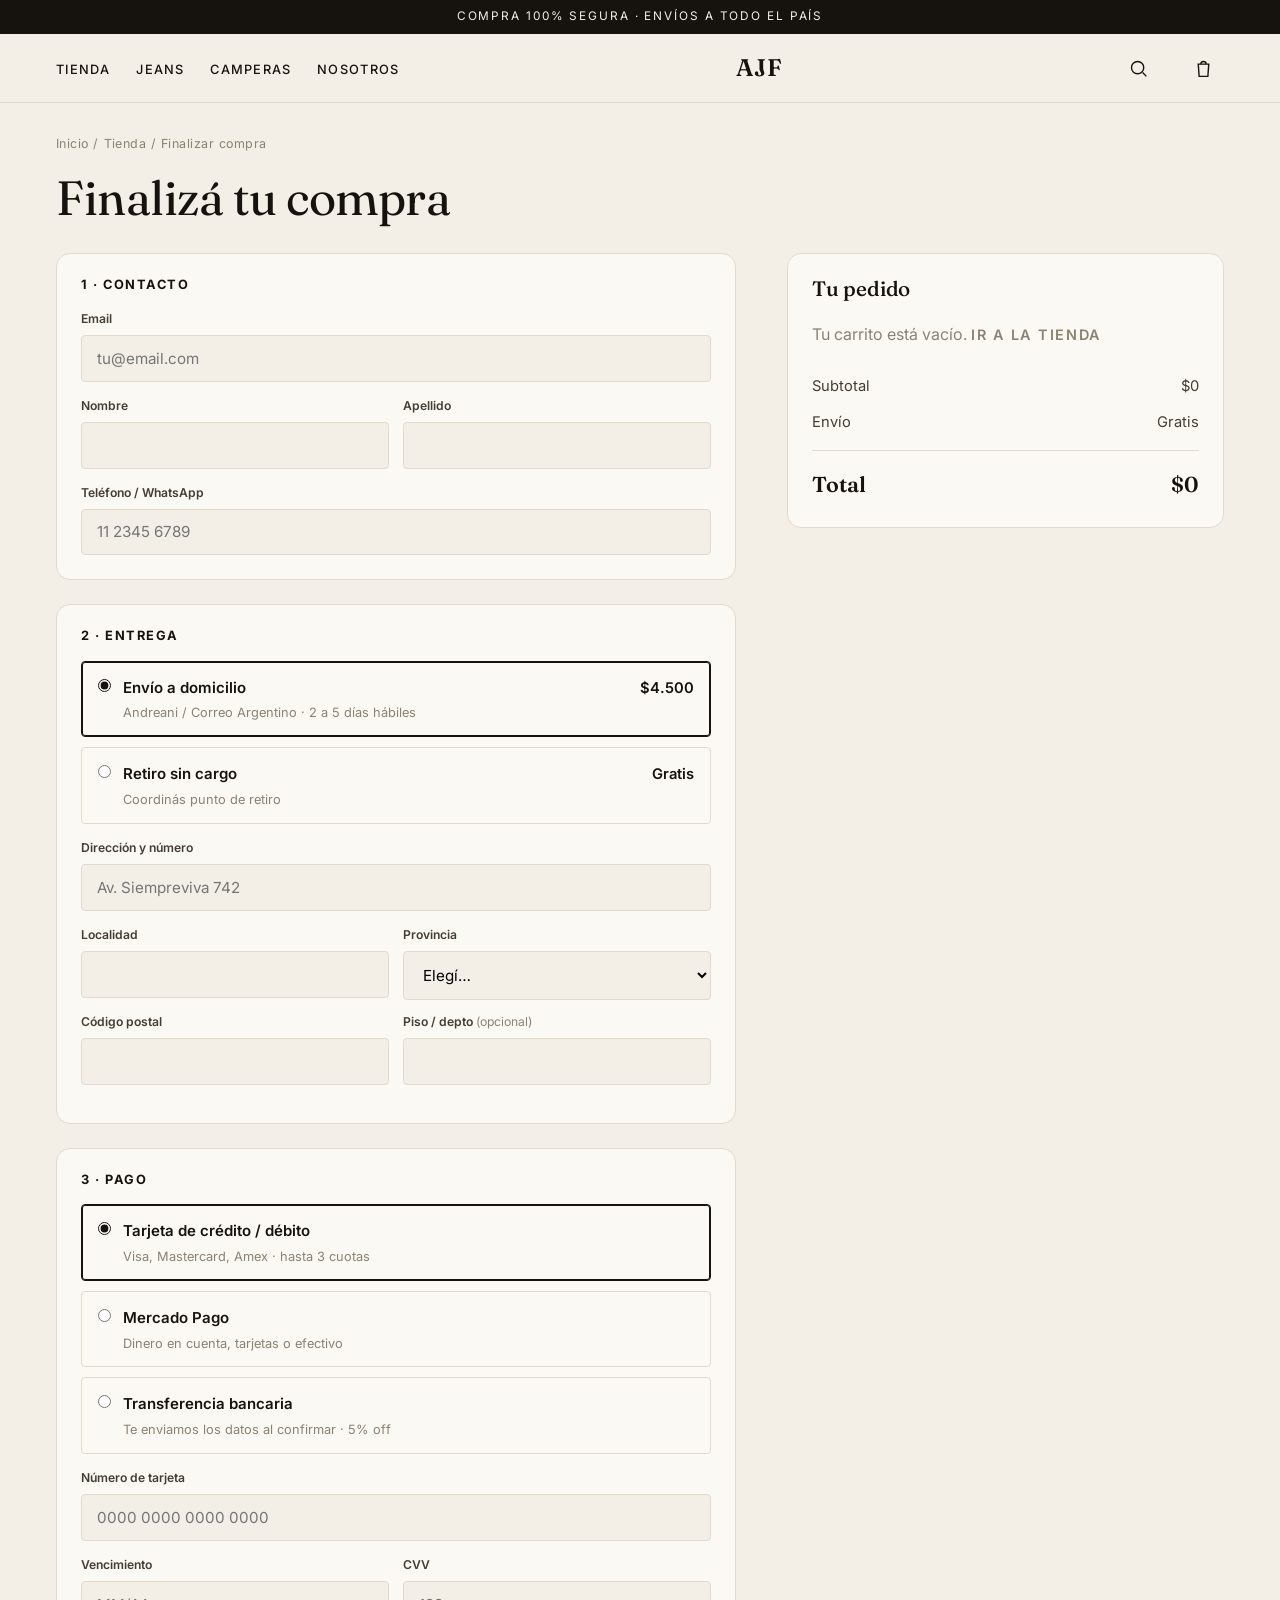
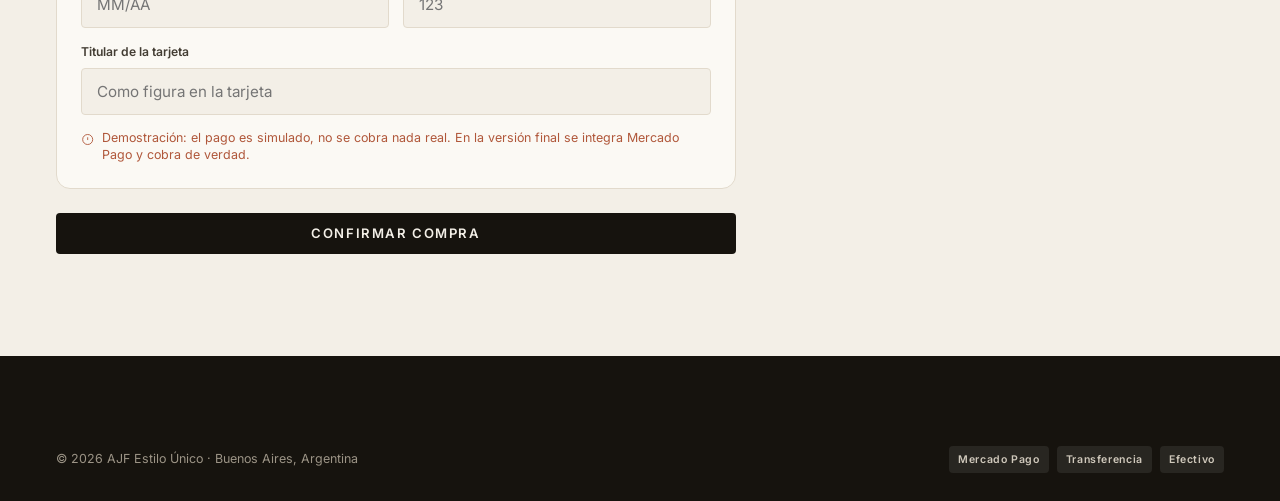
==== checkout.html @ 5eb6c8e0 "feat: tienda online AJF Estilo Único (catálogo, carrito y checkout) Co-Authored-By: Claude Opus 4.8 " ====
<!DOCTYPE html>
<html lang="es-AR">
<head>
<meta charset="UTF-8">
<meta name="viewport" content="width=device-width, initial-scale=1">
<title>Finalizar compra — AJF Estilo Único</title>
<meta name="robots" content="noindex">
<meta name="theme-color" content="#16130E">
<link rel="icon" href="data:image/svg+xml,%3Csvg xmlns='http://www.w3.org/2000/svg' viewBox='0 0 100 100'%3E%3Crect width='100' height='100' rx='22' fill='%2316130E'/%3E%3Ctext x='50' y='66' font-family='Georgia,serif' font-size='40' fill='%23F3EFE7' text-anchor='middle'%3EAJF%3C/text%3E%3C/svg%3E">
<link rel="preconnect" href="https://fonts.googleapis.com">
<link rel="preconnect" href="https://fonts.gstatic.com" crossorigin>
<link href="https://fonts.googleapis.com/css2?family=Fraunces:ital,opsz,wght@0,9..144,400;0,9..144,500;0,9..144,600;1,9..144,400;1,9..144,500&family=Inter:wght@400;500;600;700&display=swap" rel="stylesheet">
<link rel="stylesheet" href="assets/css/styles.css">
</head>
<body>

<header class="site-header solid">
  <div class="announcement">Compra 100% segura · Envíos a todo el país</div>
  <nav class="nav">
    <button id="navToggle" class="nav__toggle" aria-label="Abrir menú"><svg class="icon" viewBox="0 0 24 24"><path d="M3 6h18M3 12h18M3 18h18"/></svg></button>
    <ul class="nav__links">
      <li><a href="tienda.html">Tienda</a></li><li><a href="tienda.html?cat=jeans">Jeans</a></li>
      <li><a href="tienda.html?cat=camperas">Camperas</a></li><li><a href="index.html#nosotros">Nosotros</a></li>
    </ul>
    <a href="index.html" class="brand" aria-label="AJF Estilo Único, inicio">AJF</a>
    <div class="nav__actions">
      <button aria-label="Buscar"><svg class="icon" viewBox="0 0 24 24"><circle cx="11" cy="11" r="7"/><path d="m21 21-4.3-4.3"/></svg></button>
      <button id="cartOpen" class="cart-btn" aria-label="Carrito"><svg class="icon" viewBox="0 0 24 24"><path d="M6 7h12l-1 14H7L6 7z"/><path d="M9 7a3 3 0 0 1 6 0"/></svg><span class="cart-count" id="cartCount" style="visibility:hidden">0</span></button>
    </div>
  </nav>
</header>

<div id="mobileMenu" class="drawer" style="left:0;right:auto;transform:translateX(-100%);width:min(360px,100%);z-index:100">
  <div class="drawer__head"><span class="brand" style="font-size:1.5rem">AJF</span>
    <button id="menuClose" aria-label="Cerrar"><svg class="icon" viewBox="0 0 24 24"><path d="M6 6l12 12M18 6 6 18"/></svg></button></div>
  <div class="drawer__items" style="padding-top:18px">
    <a href="tienda.html" style="display:block;font-family:var(--font-display);font-size:1.7rem;padding:14px 0;border-bottom:1px solid var(--line)">Tienda</a>
    <a href="index.html" style="display:block;font-family:var(--font-display);font-size:1.7rem;padding:14px 0;border-bottom:1px solid var(--line)">Inicio</a>
  </div>
</div>

<main>
  <div class="container" style="padding-top:calc(var(--header-h) + 30px)">
    <p class="breadcrumb"><a href="index.html">Inicio</a> / <a href="tienda.html">Tienda</a> / Finalizar compra</p>

    <div id="checkoutLive">
      <h1 class="checkout-title">Finalizá tu compra</h1>
      <div class="checkout">
        <form class="checkout-form" id="checkoutForm" novalidate>
          <section class="cform-block">
            <h3>1 · Contacto</h3>
            <div class="field"><label for="ck-email">Email</label><input id="ck-email" type="email" placeholder="tu@email.com" required></div>
            <div class="grid2">
              <div class="field"><label for="ck-nombre">Nombre</label><input id="ck-nombre" required></div>
              <div class="field"><label for="ck-apellido">Apellido</label><input id="ck-apellido" required></div>
            </div>
            <div class="field"><label for="ck-tel">Teléfono / WhatsApp</label><input id="ck-tel" type="tel" placeholder="11 2345 6789" required></div>
          </section>

          <section class="cform-block">
            <h3>2 · Entrega</h3>
            <div class="opt-cards" id="shipOptions">
              <label class="opt-card active"><input type="radio" name="ship" value="domicilio" data-cost="4500" checked>
                <span><span class="oc-title">Envío a domicilio</span><span class="oc-sub">Andreani / Correo Argentino · 2 a 5 días hábiles</span></span><span class="oc-price">$4.500</span></label>
              <label class="opt-card"><input type="radio" name="ship" value="retiro" data-cost="0">
                <span><span class="oc-title">Retiro sin cargo</span><span class="oc-sub">Coordinás punto de retiro</span></span><span class="oc-price">Gratis</span></label>
            </div>
            <div class="collapsible open" id="shipFields"><div><div class="pad">
              <div class="field"><label for="ck-dir">Dirección y número</label><input id="ck-dir" placeholder="Av. Siempreviva 742" required></div>
              <div class="grid2">
                <div class="field"><label for="ck-loc">Localidad</label><input id="ck-loc" required></div>
                <div class="field"><label for="ck-prov">Provincia</label>
                  <select id="ck-prov" required><option value="">Elegí…</option><option>CABA</option><option>Buenos Aires</option><option>Córdoba</option><option>Santa Fe</option><option>Mendoza</option><option>Otra</option></select></div>
              </div>
              <div class="grid2">
                <div class="field"><label for="ck-cp">Código postal</label><input id="ck-cp" required></div>
                <div class="field"><label for="ck-piso">Piso / depto <span style="color:var(--muted);font-weight:400">(opcional)</span></label><input id="ck-piso"></div>
              </div>
            </div></div></div>
          </section>

          <section class="cform-block">
            <h3>3 · Pago</h3>
            <div class="opt-cards" id="payOptions">
              <label class="opt-card active"><input type="radio" name="pay" value="tarjeta" checked>
                <span><span class="oc-title">Tarjeta de crédito / débito</span><span class="oc-sub">Visa, Mastercard, Amex · hasta 3 cuotas</span></span></label>
              <label class="opt-card"><input type="radio" name="pay" value="mercadopago">
                <span><span class="oc-title">Mercado Pago</span><span class="oc-sub">Dinero en cuenta, tarjetas o efectivo</span></span></label>
              <label class="opt-card"><input type="radio" name="pay" value="transferencia">
                <span><span class="oc-title">Transferencia bancaria</span><span class="oc-sub">Te enviamos los datos al confirmar · 5% off</span></span></label>
            </div>
            <div class="collapsible open" id="cardFields"><div><div class="pad">
              <div class="field"><label for="ck-card">Número de tarjeta</label><input id="ck-card" inputmode="numeric" placeholder="0000 0000 0000 0000" maxlength="19"></div>
              <div class="grid2">
                <div class="field"><label for="ck-exp">Vencimiento</label><input id="ck-exp" placeholder="MM/AA" maxlength="5"></div>
                <div class="field"><label for="ck-cvv">CVV</label><input id="ck-cvv" inputmode="numeric" placeholder="123" maxlength="4"></div>
              </div>
              <div class="field"><label for="ck-titular">Titular de la tarjeta</label><input id="ck-titular" placeholder="Como figura en la tarjeta"></div>
            </div></div></div>
            <p class="demo-note"><svg class="icon" viewBox="0 0 24 24" style="width:16px;stroke:var(--clay)"><circle cx="12" cy="12" r="9"/><path d="M12 8v5M12 16h.01"/></svg>
              Demostración: el pago es simulado, no se cobra nada real. En la versión final se integra Mercado Pago y cobra de verdad.</p>
          </section>

          <button class="btn btn--block" type="submit">Confirmar compra</button>
        </form>

        <aside class="checkout-summary">
          <h3>Tu pedido</h3>
          <div id="checkoutItems"></div>
          <div class="sum-row"><span>Subtotal</span><span id="ckSub">$0</span></div>
          <div class="sum-row"><span>Envío</span><span id="ckShip">$4.500</span></div>
          <div class="sum-total"><span>Total</span><span id="ckTotal">$0</span></div>
        </aside>
      </div>
    </div>

    <div class="checkout-success" id="checkoutSuccess" hidden>
      <div class="ck-check"><svg viewBox="0 0 24 24"><path d="M4 12.5l5 5L20 6.5"/></svg></div>
      <h1>¡Gracias por tu compra!</h1>
      <p>Tu pedido se confirmó con éxito. Te mandamos el detalle por email.</p>
      <div class="order-id" id="orderId">Pedido #AJF-0000</div>
      <p style="margin-bottom:26px">Te vamos a contactar para coordinar la entrega.</p>
      <a href="index.html" class="btn">Volver al inicio</a>
    </div>
  </div>
</main>

<footer class="footer">
  <div class="container">
    <div class="footer__bottom" style="border:none;padding-top:0">
      <span>© <span data-year>2026</span> AJF Estilo Único · Buenos Aires, Argentina</span>
      <div class="footer__pay"><span>Mercado Pago</span><span>Transferencia</span><span>Efectivo</span></div>
    </div>
  </div>
</footer>

<div class="overlay" id="overlay"></div>
<aside class="drawer" id="cartDrawer" aria-label="Carrito de compras">
  <div class="drawer__head"><h3>Tu carrito</h3><button id="cartClose" aria-label="Cerrar"><svg class="icon" viewBox="0 0 24 24"><path d="M6 6l12 12M18 6 6 18"/></svg></button></div>
  <div class="drawer__items" id="cartItems"></div>
  <div class="drawer__foot"><div class="drawer__sub"><span>Subtotal</span><span id="cartSubtotal">$0</span></div>
    <p class="muted">Revisá tu pedido y completá los datos.</p>
    <a class="btn btn--block" href="checkout.html">Seguir comprando arriba</a></div>
</aside>

<script src="assets/js/products.js"></script>
<script src="assets/js/main.js"></script>
</body>
</html>
---- assets/css/styles.css ----
/* ============================================================
   AJ ESTILO ÚNICO — Sistema de diseño
   Editorial premium · denim/casual · hecho a mano (no plantilla)
   ============================================================ */

:root{
  /* Paleta acotada */
  --bone:#F3EFE7;        /* fondo principal, blanco hueso cálido */
  --paper:#FBF9F4;       /* superficies claras */
  --sand:#ECE5D8;        /* bloques suaves */
  --ink:#16130E;         /* near-black cálido */
  --ink-soft:#433D33;    /* texto secundario */
  --muted:#8B8273;       /* texto terciario / labels */
  --line:#E2DACC;        /* bordes */
  --denim:#2B3E5E;       /* acento (denim) */
  --denim-deep:#1D2C45;
  --clay:#B0573A;        /* detalle cálido / sale */

  --font-display:"Fraunces",Georgia,"Times New Roman",serif;
  --font-body:"Inter",system-ui,-apple-system,Segoe UI,Roboto,sans-serif;

  --r:4px; --r-lg:14px;
  --shadow:0 22px 48px -28px rgba(22,19,14,.45);
  --shadow-sm:0 8px 22px -16px rgba(22,19,14,.4);
  --ease:cubic-bezier(.22,.61,.36,1);
  --container:1280px;
  --header-h:104px;
}

*,*::before,*::after{box-sizing:border-box;margin:0;padding:0}
html{scroll-behavior:smooth;-webkit-text-size-adjust:100%}
body{
  font-family:var(--font-body);
  background:var(--bone);
  color:var(--ink);
  line-height:1.65;
  font-size:16px;
  -webkit-font-smoothing:antialiased;
  overflow-x:hidden;
}
img{display:block;max-width:100%;height:auto}
a{color:inherit;text-decoration:none}
button{font-family:inherit;cursor:pointer;border:none;background:none;color:inherit}
ul{list-style:none}
::selection{background:var(--denim);color:var(--bone)}

h1,h2,h3,h4{font-family:var(--font-display);font-weight:500;line-height:1.04;letter-spacing:-.01em}
.display{font-size:clamp(2.6rem,7vw,5.6rem);font-weight:400;line-height:.98;letter-spacing:-.025em}
.serif-italic{font-style:italic;font-weight:400}

.container{max-width:var(--container);margin-inline:auto;padding-inline:clamp(20px,5vw,56px)}
.eyebrow{font-size:.72rem;letter-spacing:.28em;text-transform:uppercase;color:var(--muted);font-weight:600}
.section{padding-block:clamp(64px,9vw,128px)}
.center{text-align:center}

/* ---------- Botones ---------- */
.btn{
  display:inline-flex;align-items:center;gap:.6em;
  background:var(--ink);color:var(--bone);
  padding:.95em 1.9em;border-radius:var(--r);
  font-size:.82rem;letter-spacing:.12em;text-transform:uppercase;font-weight:600;
  transition:transform .4s var(--ease),background .3s,letter-spacing .3s;
  will-change:transform;
}
.btn:hover{background:var(--denim-deep);letter-spacing:.18em;transform:translateY(-2px)}
.btn--ghost{background:transparent;color:var(--ink);border:1px solid var(--ink)}
.btn--ghost:hover{background:var(--ink);color:var(--bone)}
.btn--light{background:var(--bone);color:var(--ink)}
.btn--light:hover{background:#fff;color:var(--ink)}
.btn--block{display:flex;width:100%;justify-content:center}
.link-underline{position:relative;font-weight:600;font-size:.82rem;letter-spacing:.12em;text-transform:uppercase}
.link-underline::after{content:"";position:absolute;left:0;bottom:-4px;width:100%;height:1.5px;background:currentColor;transform:scaleX(0);transform-origin:left;transition:transform .4s var(--ease)}
.link-underline:hover::after{transform:scaleX(1)}

/* ---------- Header ---------- */
.announcement{background:var(--ink);color:var(--bone);text-align:center;font-size:.74rem;letter-spacing:.16em;text-transform:uppercase;padding:.62em 1em}
.announcement b{color:#fff;font-weight:700}

.site-header{position:fixed;top:0;left:0;right:0;z-index:60;transition:transform .45s var(--ease)}
.nav{display:flex;align-items:center;justify-content:space-between;gap:24px;padding:18px clamp(20px,5vw,56px);transition:background .4s,color .4s,box-shadow .4s,padding .4s}
.nav__links,.nav__actions{display:flex;align-items:center;gap:clamp(16px,2vw,30px)}
.nav__links a{font-size:.8rem;letter-spacing:.1em;text-transform:uppercase;font-weight:500;position:relative;padding-block:6px}
.nav__links a::after{content:"";position:absolute;left:0;bottom:0;height:1.5px;width:100%;background:currentColor;transform:scaleX(0);transform-origin:left;transition:transform .35s var(--ease)}
.nav__links a:hover::after,.nav__links a[aria-current="page"]::after{transform:scaleX(1)}
.brand{font-family:var(--font-display);font-size:1.5rem;font-weight:600;letter-spacing:.02em;display:flex;align-items:center;gap:.5ch;white-space:nowrap}
.brand sup{font-size:.6em;color:var(--clay)}
.nav__actions button{display:flex;align-items:center;justify-content:center;width:40px;height:40px;border-radius:50%;transition:background .3s}
.nav__actions button:hover{background:rgba(0,0,0,.07)}
.icon{width:21px;height:21px;stroke:currentColor;stroke-width:1.6;fill:none}
.cart-btn{position:relative}
.cart-count{position:absolute;top:2px;right:2px;background:var(--clay);color:#fff;font-family:var(--font-body);font-size:.62rem;font-weight:700;min-width:17px;height:17px;border-radius:9px;display:flex;align-items:center;justify-content:center;padding:0 4px;transition:transform .3s var(--ease)}
.cart-count.bump{transform:scale(1.4)}
.nav__toggle{display:none}

/* Estado: transparente sobre el hero (solo home) */
.home .site-header .nav{color:var(--bone)}
.home .site-header .brand sup{color:#fff}
/* Estado: sólido (al scrollear, y siempre en páginas internas) */
.site-header.solid .nav,.home .site-header.scrolled .nav{
  background:var(--bone);color:var(--ink);box-shadow:0 1px 0 var(--line);padding-top:14px;padding-bottom:14px
}
.home .site-header.scrolled .brand sup{color:var(--clay)}
.site-header.hide{transform:translateY(-100%)}

/* ---------- Marquee ---------- */
.marquee{background:var(--denim);color:var(--bone);overflow:hidden;padding:14px 0;border-block:1px solid var(--denim-deep)}
.marquee__track{display:flex;gap:0;width:max-content;animation:marquee 32s linear infinite}
.marquee:hover .marquee__track{animation-play-state:paused}
.marquee span{font-size:.84rem;letter-spacing:.22em;text-transform:uppercase;font-weight:500;padding-inline:28px;display:flex;align-items:center;gap:28px;white-space:nowrap}
.marquee span::after{content:"✦";color:#9db0cf}
@keyframes marquee{to{transform:translateX(-50%)}}

/* ---------- Hero ---------- */
.hero{position:relative;min-height:100svh;display:flex;align-items:flex-end;color:var(--bone);overflow:hidden}
.hero__media{position:absolute;inset:0;z-index:-1}
.hero__media img{width:100%;height:100%;object-fit:cover;animation:heroZoom 14s var(--ease) forwards}
@keyframes heroZoom{from{transform:scale(1.12)}to{transform:scale(1)}}
.hero__media::after{content:"";position:absolute;inset:0;background:linear-gradient(180deg,rgba(15,13,9,.45)0%,rgba(15,13,9,.05)32%,rgba(15,13,9,.55)100%)}
.hero__inner{width:100%;padding-bottom:clamp(76px,13vh,140px);padding-top:140px}
.hero__eyebrow{color:#e8dfce;margin-bottom:22px}
.hero h1{max-width:15ch;text-shadow:0 2px 30px rgba(0,0,0,.25)}
.hero h1 em{font-style:italic;color:#f0e6d2}
.hero__sub{max-width:46ch;margin-top:24px;font-size:1.06rem;color:#efe9dd;line-height:1.6}
.hero__cta{display:flex;gap:16px;flex-wrap:wrap;margin-top:40px}
.scroll-hint{position:absolute;bottom:22px;left:50%;transform:translateX(-50%);font-size:.66rem;letter-spacing:.25em;text-transform:uppercase;color:#efe9dd;display:flex;flex-direction:column;align-items:center;gap:8px;opacity:.85;pointer-events:none}
.scroll-hint::after{content:"";width:1px;height:42px;background:linear-gradient(var(--bone),transparent);animation:scrollLine 2s var(--ease) infinite}
@keyframes scrollLine{0%{height:0;opacity:0}40%{opacity:1}100%{height:42px;opacity:0}}

/* ---------- Encabezado de sección ---------- */
.section-head{display:flex;justify-content:space-between;align-items:flex-end;gap:24px;margin-bottom:clamp(34px,5vw,60px)}
.section-head h2{font-size:clamp(1.9rem,4vw,3rem);font-weight:400}
.section-head p{color:var(--ink-soft);max-width:42ch;margin-top:10px}
.section-head .eyebrow{display:block;margin-bottom:14px}

/* ---------- Categorías ---------- */
.cats{display:grid;grid-template-columns:repeat(3,1fr);gap:clamp(12px,1.6vw,22px)}
.cat{position:relative;overflow:hidden;border-radius:var(--r-lg);aspect-ratio:3/4;display:block}
.cat img{width:100%;height:100%;object-fit:cover;transition:transform 1s var(--ease)}
.cat:hover img{transform:scale(1.06)}
.cat::after{content:"";position:absolute;inset:0;background:linear-gradient(180deg,transparent 40%,rgba(15,13,9,.62))}
.cat__label{position:absolute;left:0;right:0;bottom:0;z-index:2;padding:26px;color:var(--bone);display:flex;align-items:center;justify-content:space-between}
.cat__label h3{font-size:1.6rem;font-weight:500}
.cat__label .arrow{width:42px;height:42px;border:1px solid rgba(255,255,255,.6);border-radius:50%;display:grid;place-items:center;transition:background .3s,transform .4s var(--ease)}
.cat:hover .arrow{background:var(--bone);color:var(--ink);transform:translateX(4px)}

/* ---------- Grilla de productos ---------- */
.products{display:grid;grid-template-columns:repeat(4,minmax(0,1fr));gap:clamp(14px,1.8vw,28px)}
.products--3{grid-template-columns:repeat(3,minmax(0,1fr))}
.card{position:relative;display:flex;flex-direction:column}
.card__media{position:relative;overflow:hidden;border-radius:var(--r-lg);aspect-ratio:4/5;background:var(--sand)}
.card__media img{width:100%;height:100%;object-fit:cover;transition:transform .9s var(--ease),opacity .5s}
.card:hover .card__media img{transform:scale(1.05)}
.card__tags{position:absolute;top:12px;left:12px;display:flex;flex-direction:column;gap:6px;z-index:2}
.tag{font-size:.64rem;letter-spacing:.12em;text-transform:uppercase;font-weight:700;padding:.45em .7em;border-radius:3px;background:var(--bone);color:var(--ink)}
.tag--new{background:var(--ink);color:var(--bone)}
.tag--sale{background:var(--clay);color:#fff}
.card__fav{position:absolute;top:10px;right:10px;z-index:2;width:38px;height:38px;border-radius:50%;background:rgba(251,249,244,.85);display:grid;place-items:center;backdrop-filter:blur(4px);transform:translateY(-6px);opacity:0;transition:.35s var(--ease)}
.card:hover .card__fav{transform:none;opacity:1}
.card__fav:hover{background:#fff}
.card__fav.active .icon{fill:var(--clay);stroke:var(--clay)}
.card__add{position:absolute;left:12px;right:12px;bottom:12px;z-index:2;transform:translateY(14px);opacity:0;transition:.4s var(--ease)}
.card:hover .card__add{transform:none;opacity:1}
.card__info{padding:16px 2px 4px;display:flex;flex-direction:column;gap:3px}
.card__row{display:flex;justify-content:space-between;align-items:baseline;gap:12px}
.card__name{font-family:var(--font-body);font-weight:600;font-size:.98rem;letter-spacing:-.01em;min-width:0}
.card__cat{font-size:.74rem;color:var(--muted);letter-spacing:.04em}
.price{font-weight:600;white-space:nowrap}
.price s{color:var(--muted);font-weight:400;margin-right:6px;font-size:.88em}
.card__swatches{display:flex;gap:6px;margin-top:8px}
.swatch{width:15px;height:15px;border-radius:50%;border:1px solid rgba(0,0,0,.15);box-shadow:inset 0 0 0 2px var(--bone)}

/* ---------- Lookbook ---------- */
.lookbook{display:grid;grid-template-columns:1.2fr .8fr;gap:clamp(12px,1.6vw,22px)}
.lookbook__col{display:grid;gap:clamp(12px,1.6vw,22px)}
.look{position:relative;overflow:hidden;border-radius:var(--r-lg)}
.look img{width:100%;height:100%;object-fit:cover;transition:transform 1.1s var(--ease)}
.look:hover img{transform:scale(1.05)}
.look--tall{aspect-ratio:4/5;height:100%}
.look--wide{aspect-ratio:3/2}
.look__cap{position:absolute;left:0;bottom:0;padding:26px;color:var(--bone);z-index:2;text-shadow:0 2px 16px rgba(0,0,0,.4)}
.look__cap span{font-size:.7rem;letter-spacing:.2em;text-transform:uppercase;opacity:.85}
.look__cap h3{font-size:1.5rem;font-weight:500;margin-top:6px}
.look::after{content:"";position:absolute;inset:0;background:linear-gradient(180deg,transparent 45%,rgba(15,13,9,.5))}

/* ---------- Editorial / Nosotros ---------- */
.split{display:grid;grid-template-columns:1fr 1fr;align-items:center;gap:clamp(32px,6vw,90px)}
.split__media{position:relative;border-radius:var(--r-lg);overflow:hidden;aspect-ratio:5/6}
.split__media img{width:100%;height:100%;object-fit:cover}
.split__media .stamp{position:absolute;bottom:18px;right:18px;background:var(--bone);color:var(--ink);font-size:.7rem;letter-spacing:.14em;text-transform:uppercase;font-weight:700;padding:.7em 1em;border-radius:var(--r);box-shadow:var(--shadow-sm)}
.split h2{font-size:clamp(2rem,4vw,3.2rem);font-weight:400;margin-bottom:22px}
.split p{color:var(--ink-soft);margin-bottom:18px;font-size:1.04rem}
.split .signature{font-family:var(--font-display);font-style:italic;font-size:1.5rem;color:var(--ink);margin-top:6px}
.stats{display:flex;gap:40px;margin:34px 0;flex-wrap:wrap}
.stat strong{font-family:var(--font-display);font-size:2.4rem;font-weight:500;display:block;line-height:1}
.stat span{font-size:.78rem;letter-spacing:.1em;text-transform:uppercase;color:var(--muted)}

/* ---------- Beneficios ---------- */
.perks{display:grid;grid-template-columns:repeat(4,1fr);gap:24px;border-block:1px solid var(--line);padding-block:42px}
.perk{display:flex;flex-direction:column;gap:10px}
.perk .icon{width:30px;height:30px;stroke:var(--denim)}
.perk h4{font-family:var(--font-body);font-size:.96rem;font-weight:700}
.perk p{font-size:.86rem;color:var(--muted);line-height:1.5}

/* ---------- Testimonios ---------- */
.testi{display:grid;grid-template-columns:repeat(3,1fr);gap:clamp(16px,2vw,28px)}
.quote{background:var(--paper);border:1px solid var(--line);border-radius:var(--r-lg);padding:32px}
.quote .stars{color:var(--clay);letter-spacing:3px;font-size:.9rem}
.quote p{font-family:var(--font-display);font-size:1.18rem;line-height:1.4;margin:16px 0 22px;font-weight:400}
.quote footer{display:flex;align-items:center;gap:12px}
.avatar{width:42px;height:42px;border-radius:50%;background:var(--sand);display:grid;place-items:center;font-weight:700;color:var(--denim);font-size:.9rem}
.quote cite{font-style:normal;font-weight:600;font-size:.9rem;display:block}
.quote small{color:var(--muted);font-size:.78rem}

/* ---------- Newsletter ---------- */
.news{background:var(--ink);color:var(--bone);border-radius:var(--r-lg);padding:clamp(40px,6vw,80px);text-align:center;position:relative;overflow:hidden}
.news::before{content:"AJ";position:absolute;font-family:var(--font-display);font-size:30rem;line-height:.7;right:-3rem;bottom:-6rem;color:rgba(255,255,255,.04);font-weight:600;pointer-events:none}
.news h2{font-size:clamp(2rem,4vw,3.2rem);font-weight:400;position:relative}
.news p{color:#cfc8bb;max-width:46ch;margin:14px auto 30px;position:relative}
.news form{display:flex;gap:10px;max-width:440px;margin-inline:auto;position:relative;flex-wrap:wrap}
.news input{flex:1;min-width:200px;background:rgba(255,255,255,.07);border:1px solid rgba(255,255,255,.2);border-radius:var(--r);padding:1em 1.2em;color:var(--bone);font-size:.95rem}
.news input::placeholder{color:#a59d8f}
.news input:focus{outline:none;border-color:var(--bone)}
.news small{display:block;margin-top:16px;color:#a59d8f;font-size:.76rem;position:relative}

/* ---------- Footer ---------- */
.footer{background:var(--ink);color:#cfc8bb;padding-block:clamp(56px,8vw,90px) 28px}
.footer__top{display:grid;grid-template-columns:1.6fr 1fr 1fr 1fr;gap:40px;padding-bottom:50px;border-bottom:1px solid rgba(255,255,255,.1)}
.footer .brand{color:var(--bone);font-size:1.8rem;margin-bottom:16px}
.footer__about{max-width:34ch;font-size:.9rem;line-height:1.6}
.footer__social{display:flex;gap:12px;margin-top:22px}
.footer__social a{width:40px;height:40px;border:1px solid rgba(255,255,255,.18);border-radius:50%;display:grid;place-items:center;transition:.3s}
.footer__social a:hover{background:var(--bone);color:var(--ink)}
.footer h5{color:var(--bone);font-family:var(--font-body);font-size:.78rem;letter-spacing:.14em;text-transform:uppercase;margin-bottom:18px;font-weight:600}
.footer li{margin-bottom:11px}
.footer li a{font-size:.9rem;transition:color .25s}
.footer li a:hover{color:var(--bone)}
.footer__bottom{display:flex;justify-content:space-between;align-items:center;gap:20px;padding-top:24px;flex-wrap:wrap;font-size:.78rem;color:#9c9486}
.footer__pay{display:flex;gap:8px;align-items:center}
.footer__pay span{background:rgba(255,255,255,.08);border-radius:4px;padding:5px 9px;font-size:.66rem;letter-spacing:.06em;font-weight:600;color:#cfc8bb}
.heart{color:var(--clay)}

/* ---------- Cart drawer ---------- */
.overlay{position:fixed;inset:0;background:rgba(15,13,9,.5);opacity:0;visibility:hidden;transition:.4s;z-index:90;backdrop-filter:blur(2px)}
.overlay.open{opacity:1;visibility:visible}
.drawer{position:fixed;top:0;right:0;height:100%;width:min(420px,100%);background:var(--bone);z-index:100;transform:translateX(100%);transition:transform .5s var(--ease);display:flex;flex-direction:column}
.drawer.open{transform:none;box-shadow:var(--shadow)}
.drawer__head{display:flex;justify-content:space-between;align-items:center;padding:24px;border-bottom:1px solid var(--line)}
.drawer__head h3{font-size:1.3rem;font-weight:500}
.drawer__items{flex:1;overflow-y:auto;padding:8px 24px}
.citem{display:flex;gap:14px;padding:18px 0;border-bottom:1px solid var(--line)}
.citem img{width:74px;height:92px;object-fit:cover;border-radius:var(--r);background:var(--sand)}
.citem__body{flex:1;display:flex;flex-direction:column}
.citem__body h4{font-family:var(--font-body);font-size:.92rem;font-weight:600}
.citem__body small{color:var(--muted);font-size:.78rem}
.citem__foot{margin-top:auto;display:flex;justify-content:space-between;align-items:center}
.qty{display:flex;align-items:center;border:1px solid var(--line);border-radius:var(--r)}
.qty button{width:28px;height:28px;display:grid;place-items:center;color:var(--ink-soft)}
.qty span{min-width:24px;text-align:center;font-size:.86rem;font-weight:600}
.drawer__foot{padding:24px;border-top:1px solid var(--line);background:var(--paper)}
.drawer__sub{display:flex;justify-content:space-between;margin-bottom:6px;font-weight:600}
.drawer__foot .muted{color:var(--muted);font-size:.8rem;margin-bottom:18px}

/* ---------- WhatsApp float ---------- */
.wa{position:fixed;bottom:24px;right:24px;z-index:80;width:58px;height:58px;border-radius:50%;background:#25D366;display:grid;place-items:center;box-shadow:0 14px 30px -10px rgba(37,211,102,.6);transition:transform .35s var(--ease)}
.wa:hover{transform:scale(1.08) rotate(4deg)}
.wa svg{width:30px;height:30px;fill:#fff}
.wa::before{content:"";position:absolute;inset:0;border-radius:50%;border:2px solid #25D366;animation:waPulse 2.4s var(--ease) infinite}
@keyframes waPulse{0%{transform:scale(1);opacity:.7}100%{transform:scale(1.6);opacity:0}}

/* ---------- Reveal on scroll ---------- */
.reveal{opacity:0;transform:translateY(28px);transition:opacity .9s var(--ease),transform .9s var(--ease)}
.reveal.in{opacity:1;transform:none}
.reveal[data-d="1"]{transition-delay:.08s}
.reveal[data-d="2"]{transition-delay:.16s}
.reveal[data-d="3"]{transition-delay:.24s}

/* ---------- Página interna: cabeceras ---------- */
.page-hero{padding-top:calc(var(--header-h) + 40px);padding-bottom:40px;border-bottom:1px solid var(--line)}
.breadcrumb{font-size:.78rem;color:var(--muted);letter-spacing:.04em;margin-bottom:18px}
.breadcrumb a:hover{color:var(--ink)}
.page-hero h1{font-size:clamp(2.2rem,5vw,3.6rem);font-weight:400}
.page-hero p{color:var(--ink-soft);max-width:50ch;margin-top:12px}

/* ---------- Tienda: toolbar/filtros ---------- */
.shop-bar{display:flex;justify-content:space-between;align-items:center;gap:18px;flex-wrap:wrap;margin-bottom:36px}
.chips{display:flex;gap:10px;flex-wrap:wrap}
.chip{border:1px solid var(--line);border-radius:100px;padding:.6em 1.25em;font-size:.82rem;font-weight:500;letter-spacing:.02em;transition:.25s;background:var(--paper)}
.chip:hover{border-color:var(--ink)}
.chip.active{background:var(--ink);color:var(--bone);border-color:var(--ink)}
.select{display:flex;align-items:center;gap:8px;font-size:.84rem;color:var(--ink-soft)}
.select select{border:1px solid var(--line);border-radius:var(--r);padding:.6em 2em .6em .9em;background:var(--paper);font-family:inherit;font-size:.84rem;appearance:none;background-image:url("data:image/svg+xml,%3Csvg xmlns='http://www.w3.org/2000/svg' width='10' height='6'%3E%3Cpath d='M1 1l4 4 4-4' stroke='%2316130E' fill='none' stroke-width='1.4'/%3E%3C/svg%3E");background-repeat:no-repeat;background-position:right .8em center;cursor:pointer}

/* ---------- Producto ---------- */
.pdp{display:grid;grid-template-columns:1.1fr .9fr;gap:clamp(28px,4vw,64px);padding-top:calc(var(--header-h) + 32px)}
.gallery{display:grid;grid-template-columns:72px 1fr;gap:14px;align-items:start}
.gallery--single{grid-template-columns:1fr}
.gallery__thumbs{display:flex;flex-direction:column;gap:12px}
.gallery__thumbs button{border-radius:var(--r);overflow:hidden;aspect-ratio:4/5;border:1px solid var(--line);opacity:.7;transition:.3s}
.gallery__thumbs button.active{opacity:1;border-color:var(--ink)}
.gallery__main{position:relative;border-radius:var(--r-lg);overflow:hidden;aspect-ratio:4/5;background:var(--sand)}
.gallery__main img{width:100%;height:100%;object-fit:cover}
.pdp__info{position:sticky;top:calc(var(--header-h) + 20px);align-self:start}
.pdp__info .eyebrow{display:block;margin-bottom:12px}
.pdp__info h1{font-size:clamp(2rem,3.4vw,2.9rem);font-weight:400;line-height:1.05}
.pdp__price{display:flex;align-items:center;gap:14px;margin:18px 0}
.pdp__price .price{font-size:1.5rem}
.pdp__price .cuotas{font-size:.84rem;color:var(--denim);font-weight:600}
.pdp__desc{color:var(--ink-soft);margin-bottom:26px;max-width:48ch}
.opt-label{display:flex;justify-content:space-between;font-size:.78rem;letter-spacing:.1em;text-transform:uppercase;color:var(--muted);margin-bottom:12px;font-weight:600}
.opt-label a{color:var(--denim);text-transform:none;letter-spacing:0}
.opts{display:flex;gap:10px;flex-wrap:wrap;margin-bottom:26px}
.size{min-width:52px;height:48px;padding:0 14px;border:1px solid var(--line);border-radius:var(--r);background:var(--paper);font-weight:600;font-size:.9rem;transition:.25s;display:grid;place-items:center}
.size:hover:not(:disabled){border-color:var(--ink)}
.size.active{background:var(--ink);color:var(--bone);border-color:var(--ink)}
.size:disabled{opacity:.38;cursor:not-allowed;text-decoration:line-through}
.color-opt{width:34px;height:34px;border-radius:50%;border:1px solid rgba(0,0,0,.15);position:relative;transition:.25s}
.color-opt.active{box-shadow:0 0 0 2px var(--bone),0 0 0 3.5px var(--ink)}
.pdp__buy{display:flex;flex-direction:column;gap:12px;margin-bottom:24px}
.accordion{border-top:1px solid var(--line)}
.acc__item{border-bottom:1px solid var(--line)}
.acc__head{width:100%;display:flex;justify-content:space-between;align-items:center;padding:18px 0;font-weight:600;font-size:.96rem;text-align:left}
.acc__head .pm{font-size:1.4rem;font-weight:300;transition:transform .3s}
.acc__item.open .pm{transform:rotate(45deg)}
.acc__body{max-height:0;overflow:hidden;transition:max-height .4s var(--ease)}
.acc__body p{padding-bottom:18px;color:var(--ink-soft);font-size:.92rem}
.pdp__trust{display:flex;gap:20px;flex-wrap:wrap;margin-top:8px;padding-top:22px;border-top:1px solid var(--line)}
.pdp__trust div{display:flex;align-items:center;gap:8px;font-size:.8rem;color:var(--ink-soft)}
.pdp__trust .icon{width:20px;height:20px;stroke:var(--denim)}

/* ---------- Checkout ---------- */
.checkout-title{font-size:clamp(2rem,4vw,3rem);font-weight:400;margin:6px 0 30px}
.checkout{display:grid;grid-template-columns:1.4fr .9fr;gap:clamp(28px,4vw,60px);align-items:start;padding-bottom:clamp(60px,8vw,110px)}
.checkout-form{display:flex;flex-direction:column;gap:24px}
.cform-block{border:1px solid var(--line);border-radius:var(--r-lg);padding:24px;background:var(--paper)}
.cform-block h3{font-family:var(--font-body);font-size:.8rem;letter-spacing:.12em;text-transform:uppercase;font-weight:700;margin-bottom:18px}
.cform-block h3 span{color:var(--muted);font-weight:500;letter-spacing:0;text-transform:none;margin-left:6px}
.field{display:flex;flex-direction:column;gap:6px;margin-bottom:14px}
.field:last-child{margin-bottom:0}
.field label{font-size:.76rem;color:var(--ink-soft);font-weight:600}
.field input,.field select{border:1px solid var(--line);border-radius:var(--r);padding:.85em 1em;font-family:inherit;font-size:.95rem;background:var(--bone);transition:border-color .2s;width:100%}
.field input:focus,.field select:focus{outline:none;border-color:var(--ink)}
.grid2{display:grid;grid-template-columns:1fr 1fr;gap:14px}
.opt-cards{display:grid;gap:10px}
.opt-card{display:flex;gap:12px;align-items:flex-start;border:1px solid var(--line);border-radius:var(--r);padding:14px 16px;cursor:pointer;transition:.2s}
.opt-card:hover{border-color:var(--ink-soft)}
.opt-card.active{border-color:var(--ink);box-shadow:inset 0 0 0 1px var(--ink)}
.opt-card input{margin-top:3px;accent-color:var(--ink);flex-shrink:0}
.opt-card>span{display:flex;flex-direction:column}
.opt-card .oc-title{display:block;font-weight:600;font-size:.94rem}
.opt-card .oc-sub{display:block;font-size:.8rem;color:var(--muted);margin-top:4px;line-height:1.4}
.opt-card .oc-price{align-self:flex-start}
.opt-card .oc-price{margin-left:auto;font-weight:600;white-space:nowrap;font-size:.92rem}
.collapsible{display:grid;grid-template-rows:0fr;transition:grid-template-rows .35s var(--ease)}
.collapsible.open{grid-template-rows:1fr}
.collapsible>div{overflow:hidden}
.collapsible .pad{padding-top:14px}
.demo-note{font-size:.78rem;color:var(--clay);margin-top:14px;display:flex;gap:8px;align-items:flex-start;line-height:1.4}
.checkout-summary{border:1px solid var(--line);border-radius:var(--r-lg);padding:24px;background:var(--paper);position:sticky;top:calc(var(--header-h) + 16px)}
.checkout-summary h3{font-family:var(--font-display);font-size:1.3rem;font-weight:500;margin-bottom:8px}
.ck-item{display:flex;gap:12px;padding:13px 0;border-bottom:1px solid var(--line);align-items:center}
.ck-item img{width:58px;height:72px;object-fit:cover;border-radius:var(--r);background:var(--sand);flex-shrink:0}
.ck-item h4{font-family:var(--font-body);font-size:.9rem;font-weight:600;margin-bottom:2px;line-height:1.2}
.ck-item .ck-q{font-size:.78rem;color:var(--muted)}
.ck-item .price{margin-left:auto;font-size:.9rem;white-space:nowrap;align-self:flex-start}
.sum-row,.sum-total{display:flex;justify-content:space-between;margin-top:12px;font-size:.92rem;color:var(--ink-soft)}
.sum-total{margin-top:16px;padding-top:16px;border-top:1px solid var(--line);font-family:var(--font-display);font-size:1.35rem;font-weight:600;color:var(--ink)}
.checkout-success{max-width:560px;margin:0 auto;text-align:center;padding:clamp(40px,7vw,90px) 0}
.ck-check{width:84px;height:84px;border-radius:50%;background:var(--ink);display:grid;place-items:center;margin:0 auto 26px;animation:pop .5s var(--ease)}
@keyframes pop{from{transform:scale(.6);opacity:0}to{transform:none;opacity:1}}
.ck-check svg{width:40px;height:40px;stroke:var(--bone);stroke-width:2.2;fill:none}
.checkout-success h1{font-size:clamp(2rem,4vw,3rem);font-weight:400;margin-bottom:14px}
.checkout-success p{color:var(--ink-soft);margin-bottom:6px}
.order-id{font-family:var(--font-display);font-size:1.15rem;color:var(--ink);background:var(--sand);display:inline-block;padding:.5em 1.2em;border-radius:var(--r);margin:16px 0 28px}
@media(max-width:768px){
  .checkout{grid-template-columns:1fr;gap:24px}
  .checkout-summary{position:static;order:-1}
  .grid2{grid-template-columns:1fr}
}

/* ---------- Utils ---------- */
.mt-0{margin-top:0}.hide-mobile{}
.sr-only{position:absolute;width:1px;height:1px;padding:0;margin:-1px;overflow:hidden;clip:rect(0,0,0,0);white-space:nowrap;border:0}

/* ============================================================
   RESPONSIVE
   ============================================================ */
@media(max-width:1024px){
  .products{grid-template-columns:repeat(3,minmax(0,1fr))}
  .footer__top{grid-template-columns:1fr 1fr;gap:34px}
  .pdp{grid-template-columns:1fr}
  .pdp__info{position:static}
  .gallery{position:sticky;top:90px}
}
@media(max-width:768px){
  :root{--header-h:90px}
  .announcement{font-size:.62rem;letter-spacing:.05em;padding:.5em .8em}
  .scroll-hint{display:none} /* en mobile el hero es justo: el hint molesta */
  /* En mobile no hay hover: las acciones de las cards van siempre visibles */
  .card__add{opacity:1;transform:none}
  .card__fav{opacity:1;transform:none;background:rgba(251,249,244,.92)}
  .nav__links{display:none}
  .nav__toggle{display:grid;place-items:center;width:40px;height:40px}
  .nav__toggle .icon{stroke:currentColor}
  .cats{grid-template-columns:1fr 1fr}
  .products{grid-template-columns:repeat(2,minmax(0,1fr));gap:14px}
  .lookbook{grid-template-columns:1fr}
  .split{grid-template-columns:1fr;gap:34px}
  .split--reverse .split__media{order:-1}
  .perks{grid-template-columns:1fr 1fr;gap:28px 18px}
  .testi{grid-template-columns:1fr}
  .section-head{flex-direction:column;align-items:flex-start}
  .stats{gap:28px}
  .gallery{grid-template-columns:1fr;position:static}
  .gallery__thumbs{flex-direction:row;order:2}
  .gallery__thumbs button{width:64px}
}
@media(max-width:480px){
  .cats{grid-template-columns:1fr}
  .products{grid-template-columns:repeat(2,minmax(0,1fr));gap:12px}
  .hero__cta{flex-direction:column;align-items:stretch}
  .hero__cta .btn{justify-content:center}
  .footer__top{grid-template-columns:1fr}
}

/* Touch (sin hover): mostramos acciones de las cards siempre, si no en mobile no se pueden tocar */
@media (hover:none){
  .card__add{opacity:1;transform:none}
  .card__fav{opacity:1;transform:none;background:rgba(251,249,244,.92)}
}

/* Accesibilidad: respeta reduce-motion */
@media(prefers-reduced-motion:reduce){
  *,*::before,*::after{animation-duration:.01ms!important;animation-iteration-count:1!important;transition-duration:.01ms!important;scroll-behavior:auto!important}
}
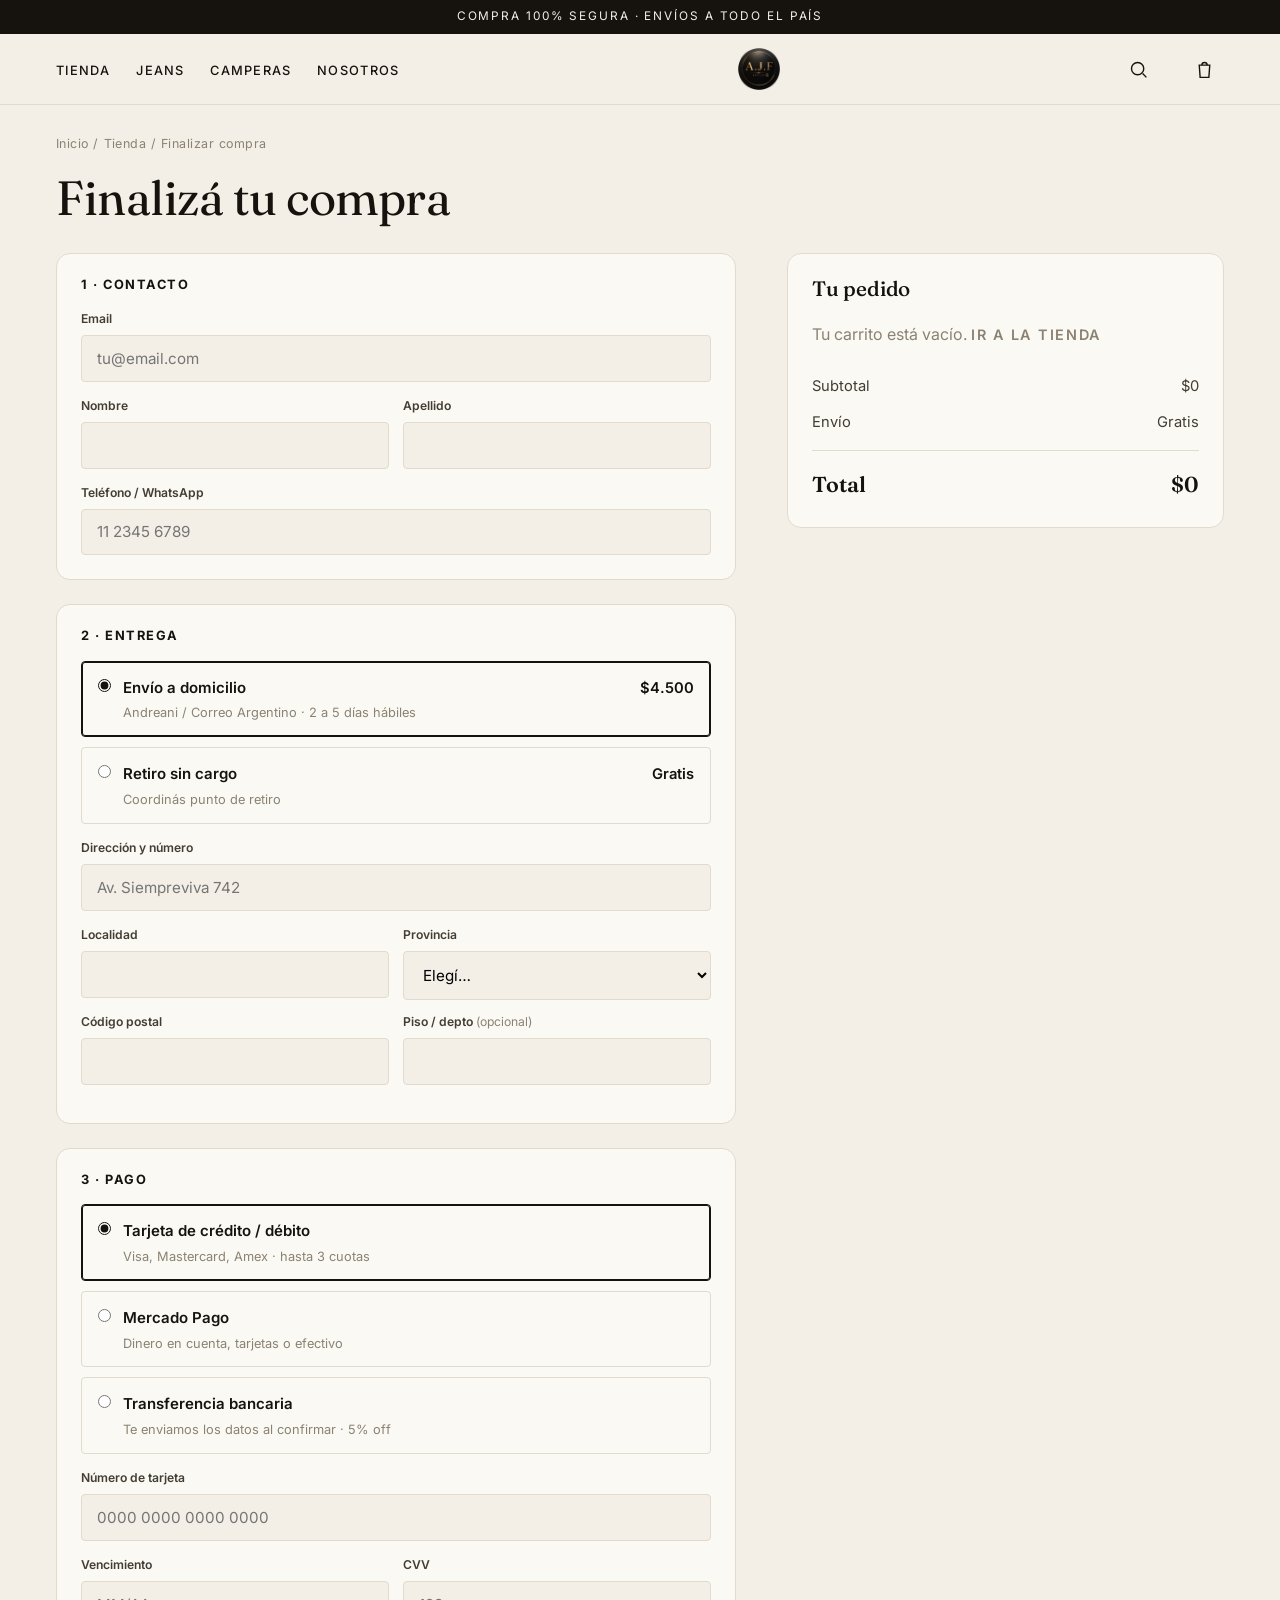
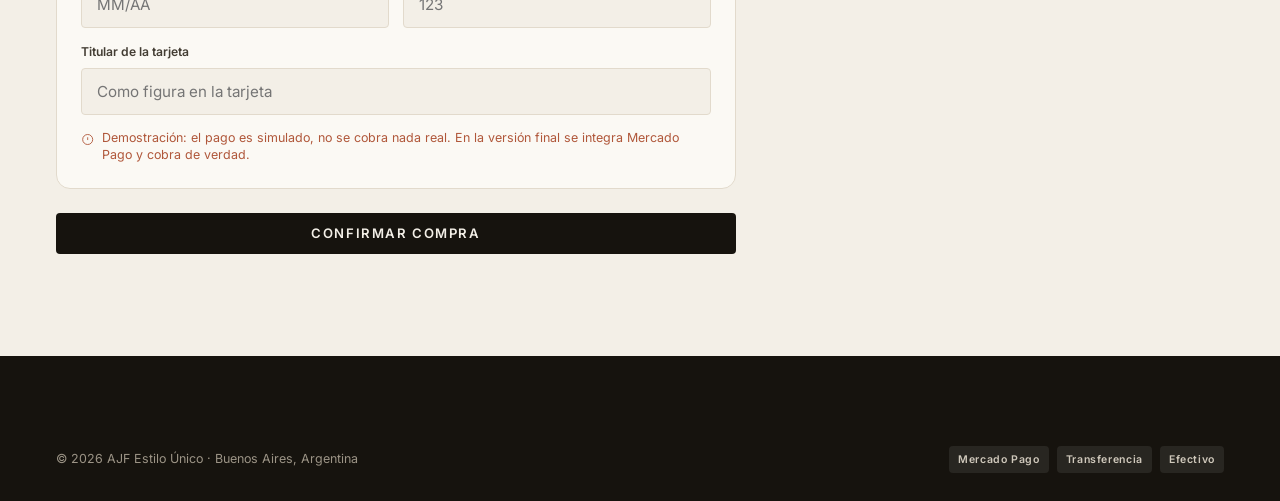
==== commit 9af4693c: "feat: agregar logo de marca AJF en header, menú y footer Co-Authored-By: Claude Opus 4.8 <noreply@an" ====
--- a/checkout.html
+++ b/checkout.html
@@ -22,7 +22,7 @@
       <li><a href="tienda.html">Tienda</a></li><li><a href="tienda.html?cat=jeans">Jeans</a></li>
       <li><a href="tienda.html?cat=camperas">Camperas</a></li><li><a href="index.html#nosotros">Nosotros</a></li>
     </ul>
-    <a href="index.html" class="brand" aria-label="AJF Estilo Único, inicio">AJF</a>
+    <a href="index.html" class="brand" aria-label="AJF Estilo Único, inicio"><img class="brand-logo" src="assets/img/logo.png" alt="AJF Estilo Único"></a>
     <div class="nav__actions">
       <button aria-label="Buscar"><svg class="icon" viewBox="0 0 24 24"><circle cx="11" cy="11" r="7"/><path d="m21 21-4.3-4.3"/></svg></button>
       <button id="cartOpen" class="cart-btn" aria-label="Carrito"><svg class="icon" viewBox="0 0 24 24"><path d="M6 7h12l-1 14H7L6 7z"/><path d="M9 7a3 3 0 0 1 6 0"/></svg><span class="cart-count" id="cartCount" style="visibility:hidden">0</span></button>
@@ -31,7 +31,7 @@
 </header>
 
 <div id="mobileMenu" class="drawer" style="left:0;right:auto;transform:translateX(-100%);width:min(360px,100%);z-index:100">
-  <div class="drawer__head"><span class="brand" style="font-size:1.5rem">AJF</span>
+  <div class="drawer__head"><span class="brand"><img class="brand-logo brand-logo--sm" src="assets/img/logo.png" alt="AJF"></span>
     <button id="menuClose" aria-label="Cerrar"><svg class="icon" viewBox="0 0 24 24"><path d="M6 6l12 12M18 6 6 18"/></svg></button></div>
   <div class="drawer__items" style="padding-top:18px">
     <a href="tienda.html" style="display:block;font-family:var(--font-display);font-size:1.7rem;padding:14px 0;border-bottom:1px solid var(--line)">Tienda</a>
--- a/assets/css/styles.css
+++ b/assets/css/styles.css
@@ -83,6 +83,9 @@
 .nav__links a::after{content:"";position:absolute;left:0;bottom:0;height:1.5px;width:100%;background:currentColor;transform:scaleX(0);transform-origin:left;transition:transform .35s var(--ease)}
 .nav__links a:hover::after,.nav__links a[aria-current="page"]::after{transform:scaleX(1)}
 .brand{font-family:var(--font-display);font-size:1.5rem;font-weight:600;letter-spacing:.02em;display:flex;align-items:center;gap:.5ch;white-space:nowrap}
+.brand-logo{height:42px;width:auto;display:block}
+.brand-logo--sm{height:38px}
+.brand-logo--footer{height:60px}
 .brand sup{font-size:.6em;color:var(--clay)}
 .nav__actions button{display:flex;align-items:center;justify-content:center;width:40px;height:40px;border-radius:50%;transition:background .3s}
 .nav__actions button:hover{background:rgba(0,0,0,.07)}
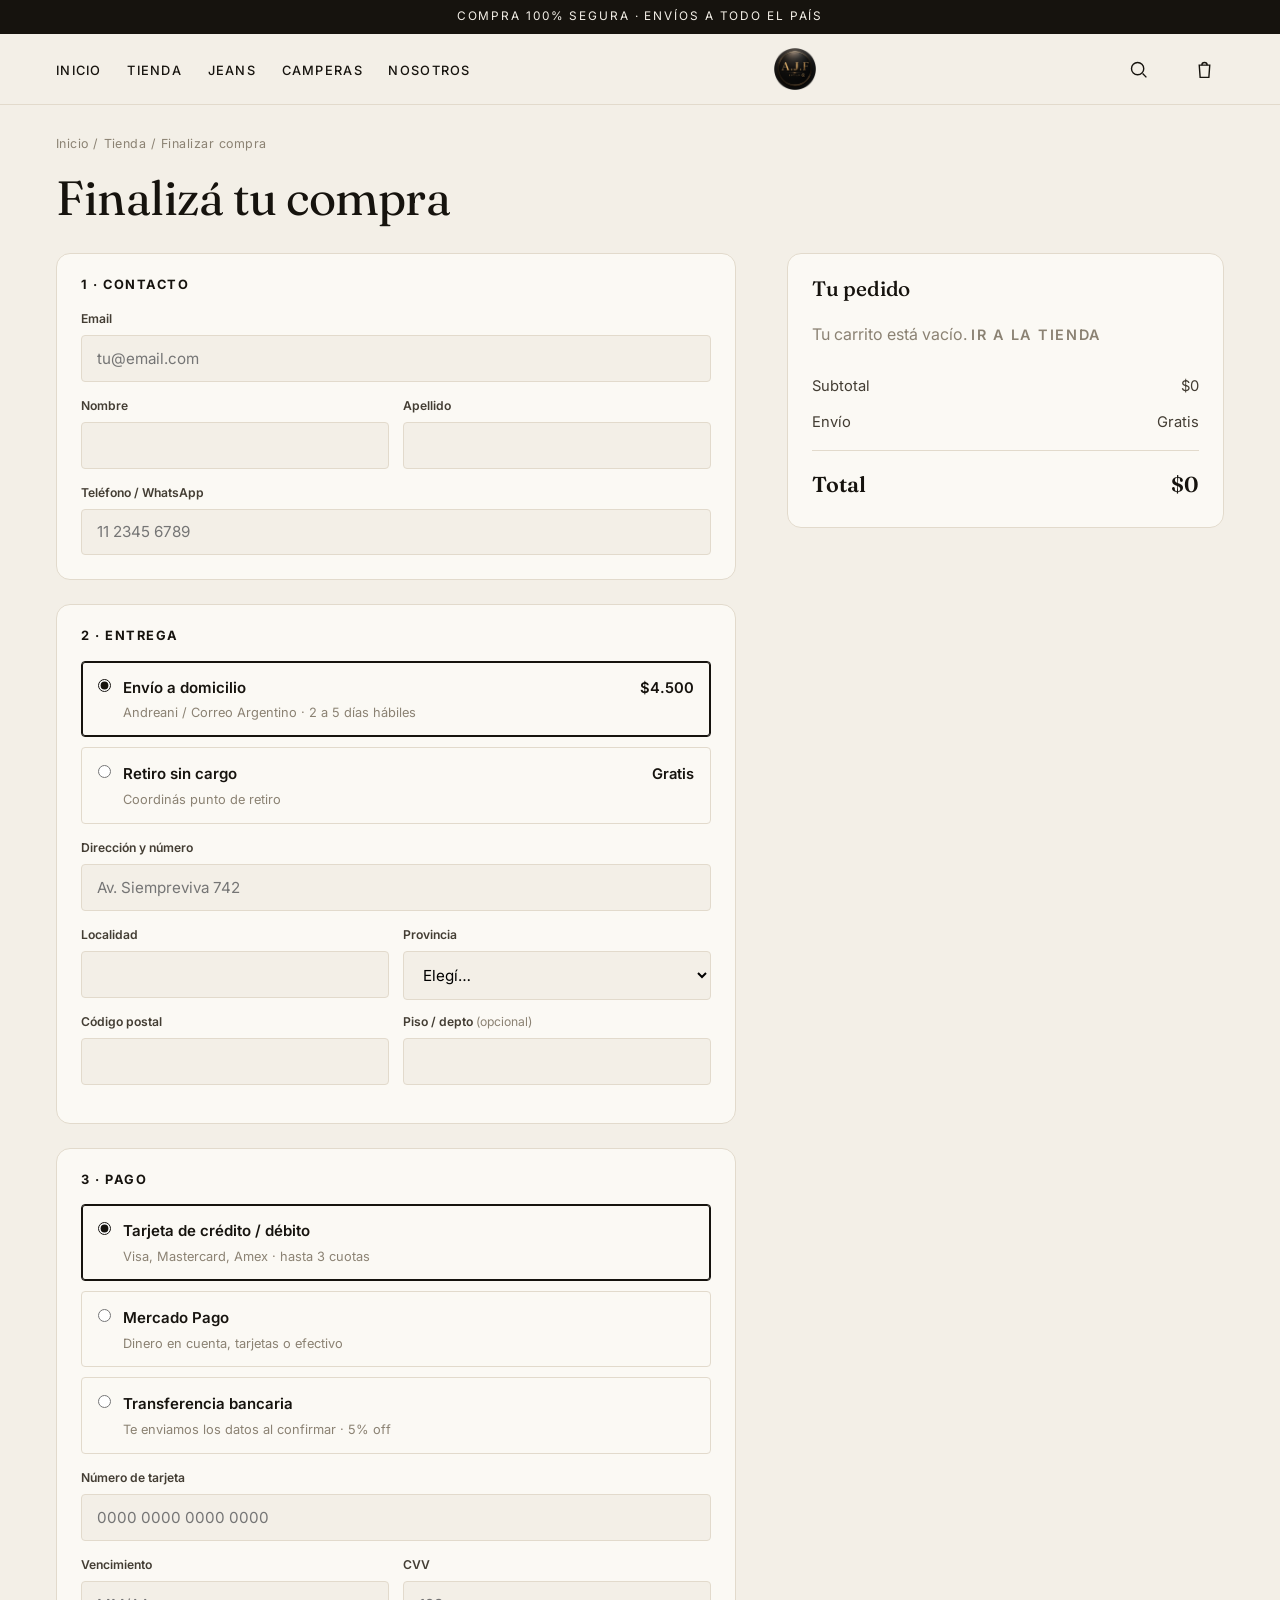
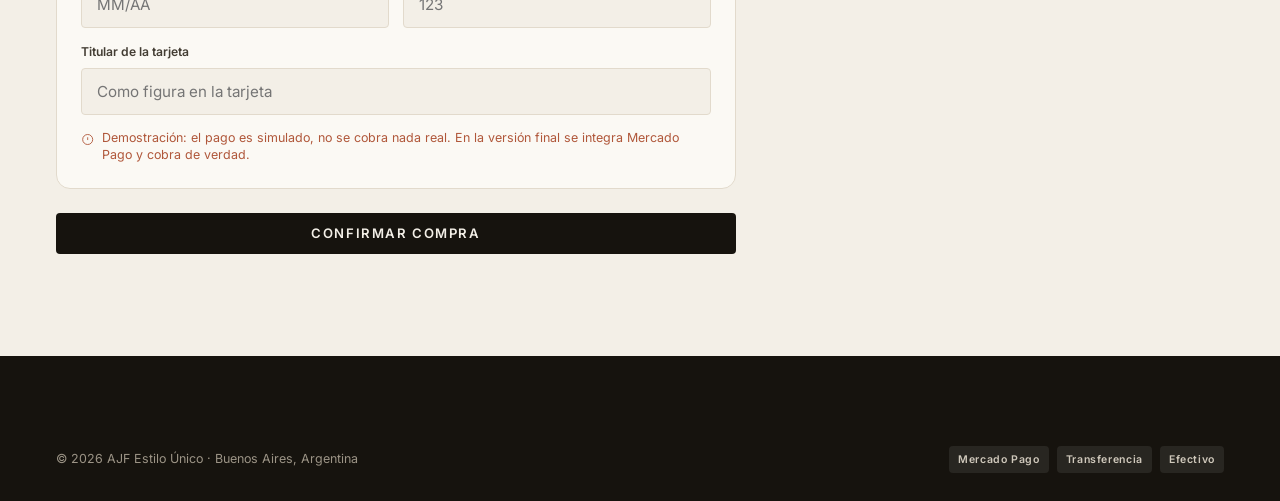
==== commit c2dba871: "feat: boton Inicio, resenas con calificacion en producto, y CTA WhatsApp para pedidos especiales Co-" ====
--- a/checkout.html
+++ b/checkout.html
@@ -6,7 +6,7 @@
 <title>Finalizar compra — AJF Estilo Único</title>
 <meta name="robots" content="noindex">
 <meta name="theme-color" content="#16130E">
-<link rel="icon" href="data:image/svg+xml,%3Csvg xmlns='http://www.w3.org/2000/svg' viewBox='0 0 100 100'%3E%3Crect width='100' height='100' rx='22' fill='%2316130E'/%3E%3Ctext x='50' y='66' font-family='Georgia,serif' font-size='40' fill='%23F3EFE7' text-anchor='middle'%3EAJF%3C/text%3E%3C/svg%3E">
+<link rel="icon" type="image/png" href="assets/img/logo.png">
 <link rel="preconnect" href="https://fonts.googleapis.com">
 <link rel="preconnect" href="https://fonts.gstatic.com" crossorigin>
 <link href="https://fonts.googleapis.com/css2?family=Fraunces:ital,opsz,wght@0,9..144,400;0,9..144,500;0,9..144,600;1,9..144,400;1,9..144,500&family=Inter:wght@400;500;600;700&display=swap" rel="stylesheet">
@@ -19,7 +19,7 @@
   <nav class="nav">
     <button id="navToggle" class="nav__toggle" aria-label="Abrir menú"><svg class="icon" viewBox="0 0 24 24"><path d="M3 6h18M3 12h18M3 18h18"/></svg></button>
     <ul class="nav__links">
-      <li><a href="tienda.html">Tienda</a></li><li><a href="tienda.html?cat=jeans">Jeans</a></li>
+      <li><a href="index.html">Inicio</a></li><li><a href="tienda.html">Tienda</a></li><li><a href="tienda.html?cat=jeans">Jeans</a></li>
       <li><a href="tienda.html?cat=camperas">Camperas</a></li><li><a href="index.html#nosotros">Nosotros</a></li>
     </ul>
     <a href="index.html" class="brand" aria-label="AJF Estilo Único, inicio"><img class="brand-logo" src="assets/img/logo.png" alt="AJF Estilo Único"></a>
--- a/assets/css/styles.css
+++ b/assets/css/styles.css
@@ -380,6 +380,34 @@
   .grid2{grid-template-columns:1fr}
 }
 
+/* ---------- Rating + Reseñas ---------- */
+.pdp__rating{display:flex;align-items:center;gap:8px;margin:-6px 0 14px;font-size:.92rem}
+.stars-inline{color:var(--clay);letter-spacing:2px}
+.pdp__rating a{color:var(--ink-soft);text-decoration:underline}
+.reviews__head{display:flex;align-items:center;gap:14px;margin-bottom:24px}
+.reviews__avg{font-family:var(--font-display);font-size:2.6rem;font-weight:500;line-height:1}
+.reviews__list{display:grid;gap:16px;grid-template-columns:repeat(2,1fr)}
+.review{border:1px solid var(--line);border-radius:var(--r-lg);padding:20px;background:var(--paper)}
+.review .stars{color:var(--clay);letter-spacing:2px;font-size:.85rem}
+.review p{margin:8px 0 12px;font-size:.95rem;color:var(--ink-soft);font-style:italic}
+.review footer{display:flex;justify-content:space-between;align-items:center}
+.review cite{font-style:normal;font-weight:600;font-size:.9rem}
+.review small{color:var(--muted);font-size:.8rem}
+.review-form{margin-top:18px;border:1px dashed var(--line);border-radius:var(--r-lg);padding:22px;background:var(--bone)}
+.review-form h4{font-family:var(--font-body);font-weight:700;font-size:.95rem;margin-bottom:12px}
+.star-pick{display:flex;gap:4px;font-size:1.6rem;color:var(--line);margin-bottom:12px;width:max-content;cursor:pointer}
+.star-pick span{transition:color .15s}
+.star-pick span.on{color:var(--clay)}
+.review-form textarea{width:100%;border:1px solid var(--line);border-radius:var(--r);padding:.85em 1em;font-family:inherit;font-size:.95rem;background:var(--paper);resize:vertical;min-height:84px}
+.review-form textarea:focus{outline:none;border-color:var(--ink)}
+.review-form .btn{margin-top:12px}
+
+/* ---------- CTA "algo especial" ---------- */
+.special-cta{display:flex;align-items:center;justify-content:space-between;gap:26px;flex-wrap:wrap;background:var(--denim);color:var(--bone);border-radius:var(--r-lg);padding:clamp(28px,4vw,46px)}
+.special-cta h3{font-size:clamp(1.5rem,3vw,2.1rem);font-weight:500}
+.special-cta p{color:#cdd6e6;margin-top:8px;max-width:48ch}
+@media(max-width:768px){.reviews__list{grid-template-columns:1fr}}
+
 /* ---------- Utils ---------- */
 .mt-0{margin-top:0}.hide-mobile{}
 .sr-only{position:absolute;width:1px;height:1px;padding:0;margin:-1px;overflow:hidden;clip:rect(0,0,0,0);white-space:nowrap;border:0}
